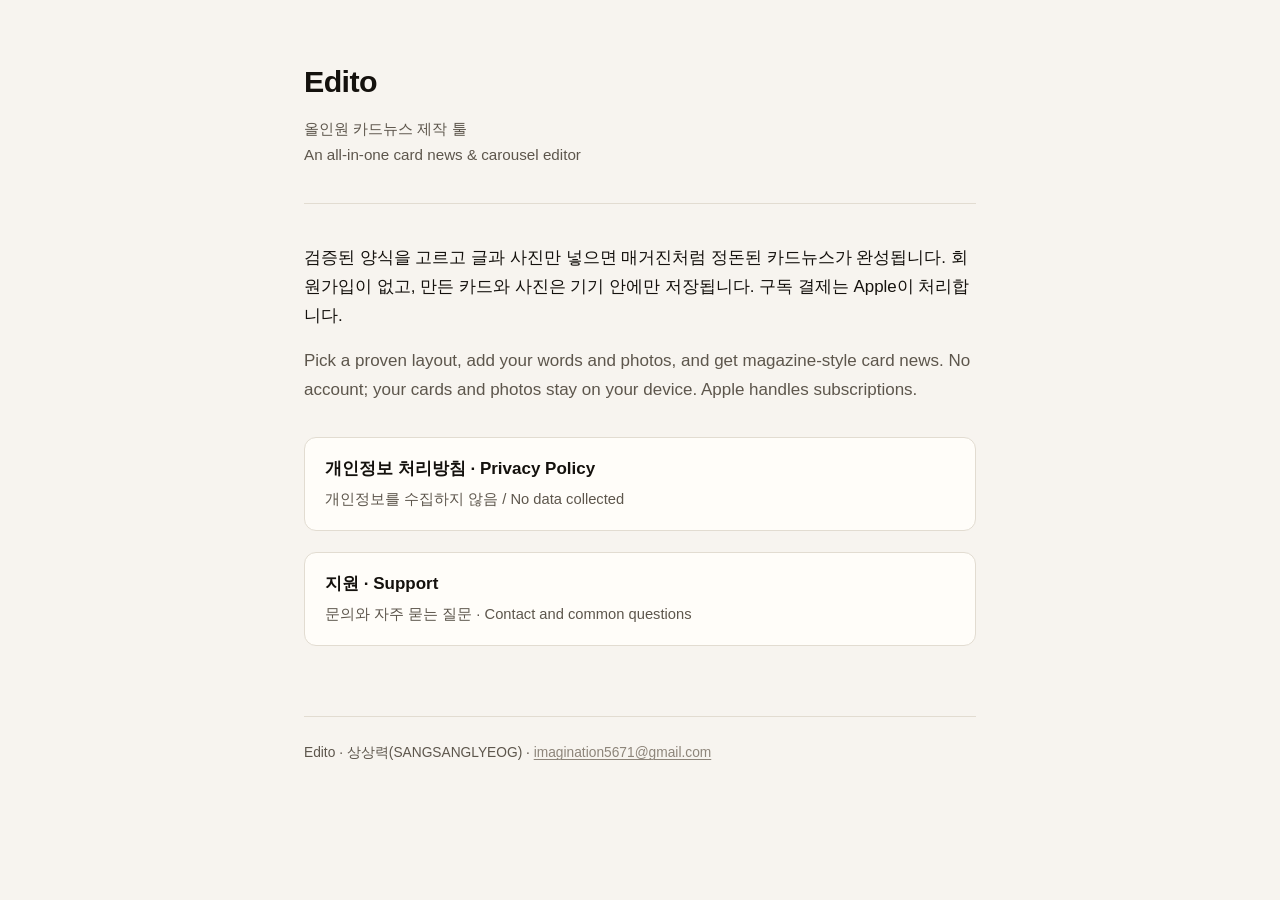
==== index.html @ a668874a "Edito 지원·개인정보처리방침 페이지" ====
<!DOCTYPE html>
<html lang="ko">
<head>
<meta charset="utf-8">
<meta name="viewport" content="width=device-width, initial-scale=1">
<title>Edito</title>
<link rel="stylesheet" href="style.css">
</head>
<body>
<main>

<header class="masthead">
	<span class="wordmark">Edito</span>
	<p>올인원 카드뉴스 제작 툴<br>
	An all-in-one card news &amp; carousel editor</p>
</header>

<p class="lede">검증된 양식을 고르고 글과 사진만 넣으면 매거진처럼 정돈된 카드뉴스가 완성됩니다. 회원가입이 없고, 만든 카드와 사진은 기기 안에만 저장됩니다. 구독 결제는 Apple이 처리합니다.</p>
<p lang="en">Pick a proven layout, add your words and photos, and get magazine-style card news. No account; your cards and photos stay on your device. Apple handles subscriptions.</p>

<ul class="cards">
	<li><a href="privacy.html">개인정보 처리방침 · Privacy Policy
		<span>개인정보를 수집하지 않음 / No data collected</span></a></li>
	<li><a href="support.html">지원 · Support
		<span>문의와 자주 묻는 질문 · Contact and common questions</span></a></li>
</ul>

<footer>
	<p>Edito · 상상력(SANGSANGLYEOG) · <a href="mailto:imagination5671@gmail.com">imagination5671@gmail.com</a></p>
</footer>

</main>
</body>
</html>
---- style.css ----
/* One stylesheet for the three pages Edito needs to have a public address:
   a landing page, a privacy policy and a support page.

   Deliberately plain. These pages exist because App Store Connect requires a
   reachable URL for each, and because an App Review reader — and any user who
   taps through — should be able to read them on a phone, in either appearance,
   with no fonts to download and no script to run. */

:root {
	color-scheme: light dark;
	--ink: #14110d;
	--ink-soft: #5d564c;
	--ink-faint: #8d857a;
	--paper: #f7f4ef;
	--card: #fffdf9;
	--rule: #e2dcd1;
	--accent: #14110d;
}

@media (prefers-color-scheme: dark) {
	:root {
		--ink: #f0ece5;
		--ink-soft: #b3aca1;
		--ink-faint: #857d72;
		--paper: #131211;
		--card: #1c1a18;
		--rule: #302c28;
		--accent: #f0ece5;
	}
}

* {
	box-sizing: border-box;
}

body {
	margin: 0;
	padding: 0 1.25rem 5rem;
	background: var(--paper);
	color: var(--ink);
	font: 400 17px/1.7 -apple-system, BlinkMacSystemFont, "Segoe UI",
		"Apple SD Gothic Neo", "Noto Sans KR", Roboto, sans-serif;
	-webkit-text-size-adjust: 100%;
}

main {
	max-width: 42rem;
	margin: 0 auto;
}

header.masthead {
	padding: 3.5rem 0 2.25rem;
	border-bottom: 1px solid var(--rule);
	margin-bottom: 2.5rem;
}

header.masthead .wordmark {
	display: inline-block;
	font-size: 1.9rem;
	font-weight: 700;
	letter-spacing: -0.02em;
	text-decoration: none;
	color: var(--ink);
}

header.masthead p {
	margin: 0.5rem 0 0;
	color: var(--ink-soft);
	font-size: 0.95rem;
}

h1 {
	font-size: 1.55rem;
	font-weight: 700;
	letter-spacing: -0.015em;
	margin: 0 0 0.35rem;
}

h2 {
	font-size: 1.05rem;
	font-weight: 700;
	margin: 2.5rem 0 0.6rem;
}

h3 {
	font-size: 0.98rem;
	font-weight: 600;
	margin: 1.6rem 0 0.4rem;
}

p,
li {
	color: var(--ink-soft);
}

p {
	margin: 0 0 1rem;
}

ul {
	margin: 0 0 1rem;
	padding-left: 1.2rem;
}

li {
	margin-bottom: 0.4rem;
}

strong {
	color: var(--ink);
	font-weight: 600;
}

a {
	color: var(--accent);
	text-decoration-thickness: 1px;
	text-underline-offset: 2px;
}

.dateline {
	color: var(--ink-faint);
	font-size: 0.88rem;
	margin-bottom: 2rem;
}

.lede {
	color: var(--ink);
	font-size: 1.06rem;
}

/* The second language starts here. A rule rather than a tab: both versions are
   equally authoritative, and a reader who wants the other one should be able to
   scroll to it rather than discover a control. */
.language-break {
	margin: 4rem 0 2.5rem;
	border: 0;
	border-top: 1px solid var(--rule);
}

.cards {
	display: grid;
	gap: 0.9rem;
	margin: 2rem 0 0;
	padding: 0;
	list-style: none;
}

.cards a {
	display: block;
	padding: 1.1rem 1.25rem;
	background: var(--card);
	border: 1px solid var(--rule);
	border-radius: 12px;
	text-decoration: none;
	color: var(--ink);
	font-weight: 600;
}

.cards span {
	display: block;
	margin-top: 0.2rem;
	color: var(--ink-soft);
	font-weight: 400;
	font-size: 0.92rem;
}

footer {
	margin-top: 4rem;
	padding-top: 1.5rem;
	border-top: 1px solid var(--rule);
	color: var(--ink-faint);
	font-size: 0.86rem;
}

footer a {
	color: var(--ink-faint);
}
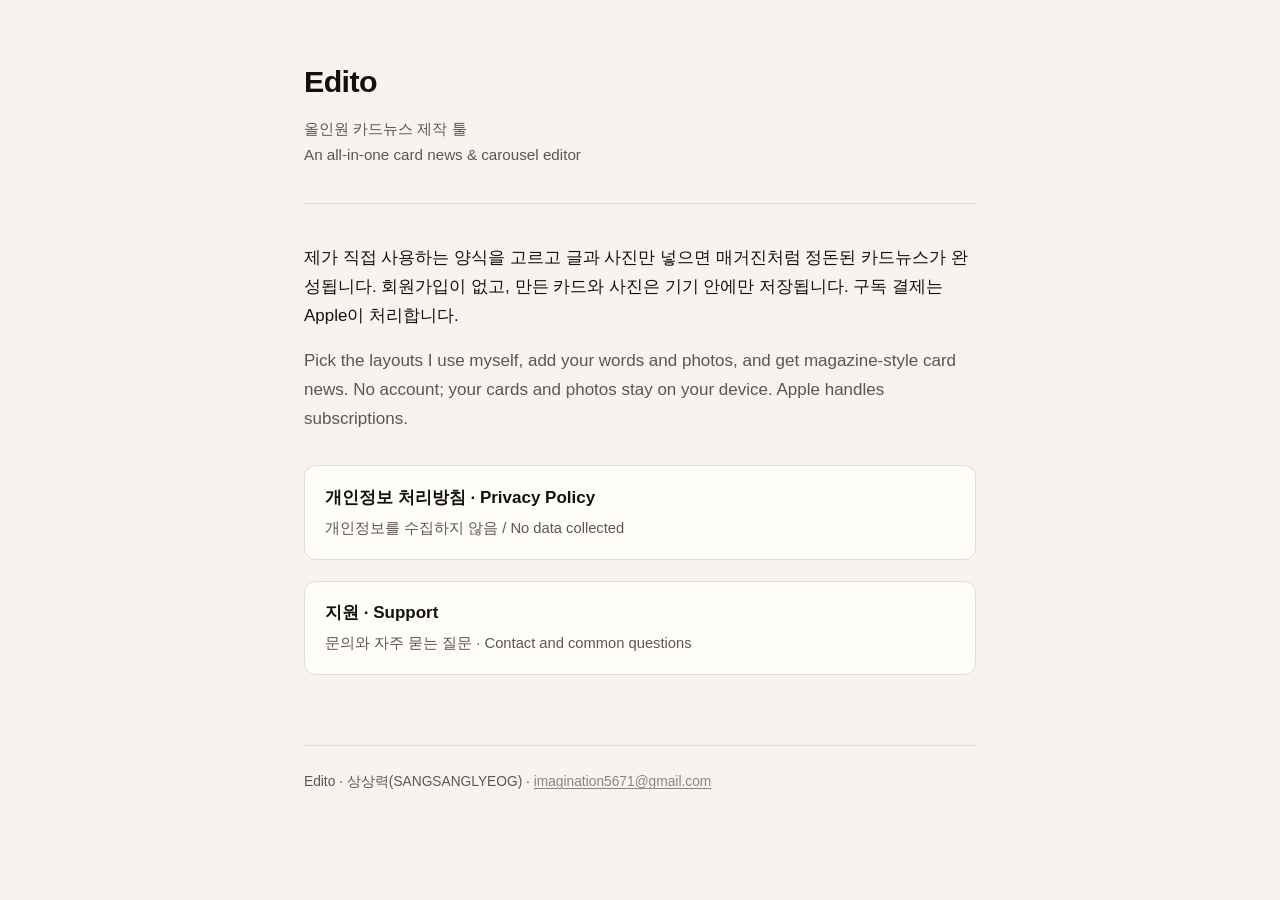
==== commit 4cf15b93: "첫 화면 소개 문구 변경 Co-Authored-By: Claude Opus 5.5 <noreply@anthropic.com>" ====
--- a/index.html
+++ b/index.html
@@ -15,8 +15,8 @@
 	An all-in-one card news &amp; carousel editor</p>
 </header>
 
-<p class="lede">검증된 양식을 고르고 글과 사진만 넣으면 매거진처럼 정돈된 카드뉴스가 완성됩니다. 회원가입이 없고, 만든 카드와 사진은 기기 안에만 저장됩니다. 구독 결제는 Apple이 처리합니다.</p>
-<p lang="en">Pick a proven layout, add your words and photos, and get magazine-style card news. No account; your cards and photos stay on your device. Apple handles subscriptions.</p>
+<p class="lede">제가 직접 사용하는 양식을 고르고 글과 사진만 넣으면 매거진처럼 정돈된 카드뉴스가 완성됩니다. 회원가입이 없고, 만든 카드와 사진은 기기 안에만 저장됩니다. 구독 결제는 Apple이 처리합니다.</p>
+<p lang="en">Pick the layouts I use myself, add your words and photos, and get magazine-style card news. No account; your cards and photos stay on your device. Apple handles subscriptions.</p>
 
 <ul class="cards">
 	<li><a href="privacy.html">개인정보 처리방침 · Privacy Policy
